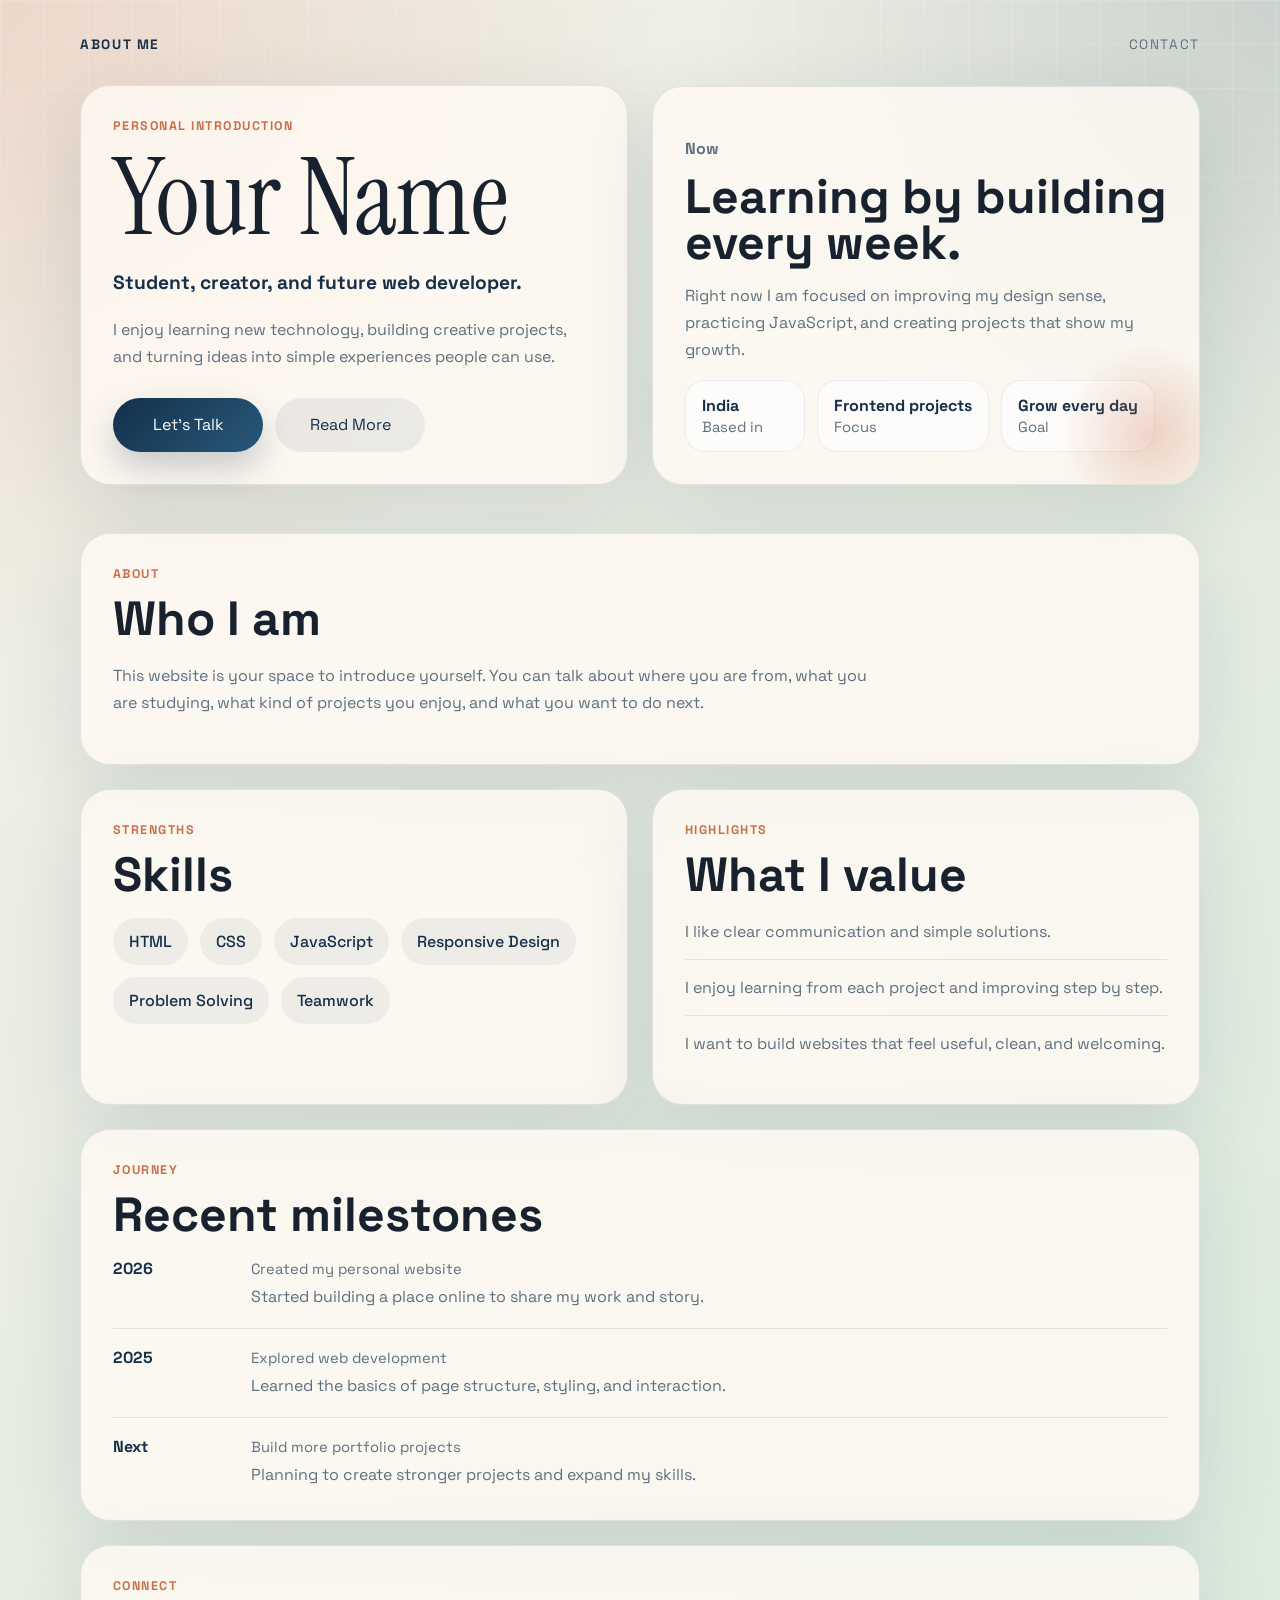
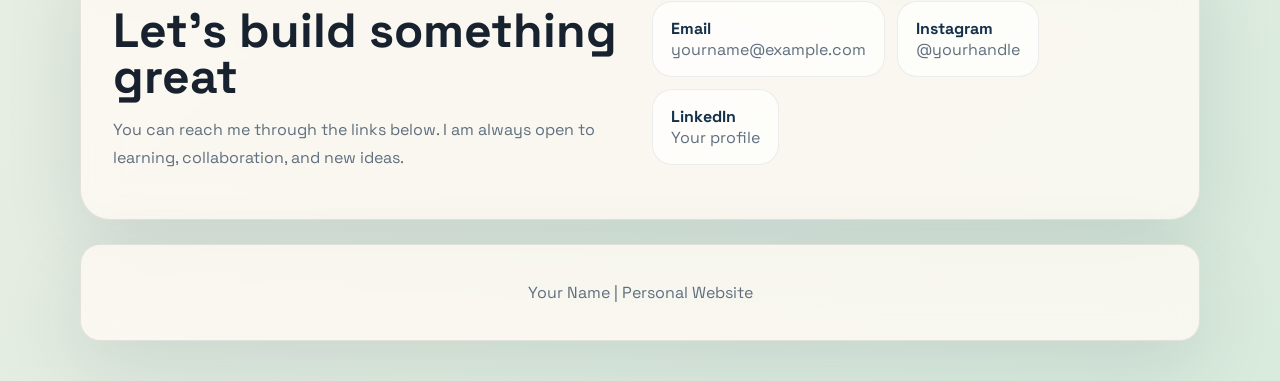
==== index.html @ bf842c14 "Add files via upload" ====
<!DOCTYPE html>
<html lang="en">
<head>
  <meta charset="UTF-8">
  <meta name="viewport" content="width=device-width, initial-scale=1.0">
  <title>About Me | Personal Website</title>
  <meta
    name="description"
    content="A personal website introducing who I am, what I do, and how to get in touch."
  >
  <link rel="preconnect" href="https://fonts.googleapis.com">
  <link rel="preconnect" href="https://fonts.gstatic.com" crossorigin>
  <link
    href="https://fonts.googleapis.com/css2?family=Space+Grotesk:wght@400;500;700&family=Instrument+Serif:ital@0;1&display=swap"
    rel="stylesheet"
  >
  <link rel="stylesheet" href="style.css">
  <link rel="manifest" href="manifest.json">
  <meta name="theme-color" content="#14304a">
</head>
<body>
  <div class="page-shell">
    <header class="hero">
      <nav class="topbar">
        <span class="brand">About Me</span>
        <a class="nav-link" href="#contact">Contact</a>
      </nav>

      <div class="hero-grid">
        <section class="hero-copy">
          <p class="eyebrow">Personal Introduction</p>
          <h1 id="heroName">Your Name</h1>
          <p class="hero-tagline" id="heroTagline">A short line about who you are.</p>
          <p class="hero-bio" id="heroBio">
            This site is a simple place to introduce yourself, your work, and your goals.
          </p>

          <div class="hero-actions">
            <a class="button button-primary" id="primaryLink" href="#contact">Let's Talk</a>
            <a class="button button-secondary" href="#about">Read More</a>
          </div>
        </section>

        <aside class="hero-card">
          <p class="card-label">Now</p>
          <h2 id="focusTitle">Building skills and meaningful projects.</h2>
          <p id="focusText">
            Add your current focus here so visitors quickly understand what you care about.
          </p>
          <div class="stat-list" id="quickFacts"></div>
        </aside>
      </div>
    </header>

    <main>
      <section class="panel" id="about">
        <div class="section-heading">
          <p class="eyebrow">About</p>
          <h2>Who I am</h2>
        </div>
        <p class="lead" id="aboutText">
          Replace this text with your story, interests, and the kind of work you enjoy.
        </p>
      </section>

      <section class="content-grid">
        <article class="panel">
          <div class="section-heading">
            <p class="eyebrow">Strengths</p>
            <h2>Skills</h2>
          </div>
          <div class="chip-wrap" id="skillsList"></div>
        </article>

        <article class="panel">
          <div class="section-heading">
            <p class="eyebrow">Highlights</p>
            <h2>What I value</h2>
          </div>
          <ul class="value-list" id="valuesList"></ul>
        </article>
      </section>

      <section class="panel">
        <div class="section-heading">
          <p class="eyebrow">Journey</p>
          <h2>Recent milestones</h2>
        </div>
        <div class="timeline" id="timeline"></div>
      </section>

      <section class="panel contact-panel" id="contact">
        <div>
          <p class="eyebrow">Connect</p>
          <h2>Let's build something great</h2>
          <p id="contactText">
            Add your email or social links here so people know how to reach you.
          </p>
        </div>
        <div class="contact-links" id="contactLinks"></div>
      </section>
    </main>

    <footer class="footer">
      <p id="footerText">Made with care.</p>
    </footer>
  </div>

  <script src="script.js"></script>
</body>
</html>
---- style.css ----
:root {
  --bg: #f4efe7;
  --bg-accent: #d9ebdd;
  --ink: #18222f;
  --muted: #5f6f7f;
  --panel: rgba(255, 250, 244, 0.8);
  --line: rgba(24, 34, 47, 0.1);
  --primary: #14304a;
  --secondary: #c96f4a;
  --shadow: 0 24px 80px rgba(20, 48, 74, 0.12);
}

* {
  box-sizing: border-box;
}

html {
  scroll-behavior: smooth;
}

body {
  margin: 0;
  min-height: 100vh;
  font-family: "Space Grotesk", sans-serif;
  color: var(--ink);
  background:
    radial-gradient(circle at top left, rgba(201, 111, 74, 0.18), transparent 28%),
    radial-gradient(circle at top right, rgba(20, 48, 74, 0.14), transparent 24%),
    linear-gradient(135deg, var(--bg), var(--bg-accent));
}

body::before {
  content: "";
  position: fixed;
  inset: 0;
  pointer-events: none;
  background-image:
    linear-gradient(rgba(255, 255, 255, 0.22) 1px, transparent 1px),
    linear-gradient(90deg, rgba(255, 255, 255, 0.22) 1px, transparent 1px);
  background-size: 44px 44px;
  mask-image: linear-gradient(to bottom, rgba(0, 0, 0, 0.7), transparent 85%);
}

.page-shell {
  width: min(1120px, calc(100% - 32px));
  margin: 0 auto;
  padding: 24px 0 40px;
}

.topbar,
.hero-grid,
.content-grid,
.contact-panel {
  display: grid;
  gap: 24px;
}

.topbar {
  grid-template-columns: 1fr auto;
  align-items: center;
  margin-bottom: 32px;
}

.brand,
.nav-link,
.eyebrow {
  letter-spacing: 0.12em;
  text-transform: uppercase;
}

.brand,
.nav-link {
  font-size: 0.85rem;
}

.brand {
  color: var(--primary);
  font-weight: 700;
}

.nav-link {
  color: var(--muted);
  text-decoration: none;
}

.hero {
  padding: 12px 0 24px;
}

.hero-grid,
.content-grid,
.contact-panel {
  grid-template-columns: repeat(2, minmax(0, 1fr));
}

.hero-copy,
.hero-card,
.panel,
.footer {
  backdrop-filter: blur(16px);
  background: var(--panel);
  border: 1px solid var(--line);
  box-shadow: var(--shadow);
}

.hero-copy,
.hero-card,
.panel {
  border-radius: 30px;
  padding: 32px;
}

.eyebrow {
  margin: 0 0 14px;
  font-size: 0.78rem;
  color: var(--secondary);
  font-weight: 700;
}

h1,
h2 {
  margin: 0;
  line-height: 0.96;
}

h1 {
  font-family: "Instrument Serif", serif;
  font-size: clamp(3.5rem, 9vw, 6.6rem);
  font-weight: 400;
}

h2 {
  font-size: clamp(2rem, 4vw, 3rem);
}

.hero-tagline,
.hero-bio,
.lead,
#contactText,
.timeline p,
.value-list li,
.hero-card p,
.footer,
.button,
.chip {
  font-size: 1rem;
  line-height: 1.7;
}

.hero-tagline {
  margin: 18px 0 10px;
  font-size: 1.2rem;
  color: var(--primary);
  font-weight: 700;
}

.hero-bio,
.lead,
#contactText,
.timeline p,
.value-list li,
.hero-card p,
.footer {
  color: var(--muted);
}

.hero-actions,
.chip-wrap,
.contact-links,
.stat-list {
  display: flex;
  flex-wrap: wrap;
  gap: 12px;
}

.hero-actions {
  margin-top: 28px;
}

.button {
  display: inline-flex;
  align-items: center;
  justify-content: center;
  min-width: 150px;
  padding: 13px 20px;
  border-radius: 999px;
  text-decoration: none;
  transition: transform 180ms ease, box-shadow 180ms ease, background 180ms ease;
}

.button:hover,
.button:focus-visible {
  transform: translateY(-2px);
}

.button-primary {
  color: #fff;
  background: linear-gradient(135deg, var(--primary), #28587b);
  box-shadow: 0 16px 32px rgba(20, 48, 74, 0.22);
}

.button-secondary {
  color: var(--primary);
  background: rgba(20, 48, 74, 0.07);
}

.hero-card {
  align-self: end;
  position: relative;
  overflow: hidden;
}

.hero-card::after {
  content: "";
  position: absolute;
  width: 180px;
  height: 180px;
  right: -40px;
  bottom: -40px;
  border-radius: 50%;
  background: radial-gradient(circle, rgba(201, 111, 74, 0.28), transparent 70%);
}

.card-label {
  margin-bottom: 12px;
  color: var(--secondary);
  font-weight: 700;
}

.stat {
  min-width: 120px;
  padding: 14px 16px;
  border-radius: 20px;
  background: rgba(255, 255, 255, 0.66);
  border: 1px solid rgba(20, 48, 74, 0.08);
}

.stat strong,
.timeline strong {
  display: block;
  color: var(--primary);
  font-size: 1rem;
}

.stat span,
.timeline span {
  color: var(--muted);
  font-size: 0.92rem;
}

.panel {
  margin-top: 24px;
}

.section-heading {
  margin-bottom: 20px;
}

.lead {
  max-width: 760px;
}

.chip {
  padding: 10px 16px;
  border-radius: 999px;
  background: rgba(20, 48, 74, 0.06);
  color: var(--primary);
  font-weight: 500;
}

.value-list,
.timeline {
  margin: 0;
  padding: 0;
}

.value-list {
  list-style: none;
}

.value-list li {
  padding: 14px 0;
  border-top: 1px solid var(--line);
}

.value-list li:first-child {
  padding-top: 0;
  border-top: 0;
}

.timeline {
  display: grid;
  gap: 18px;
}

.timeline-item {
  display: grid;
  grid-template-columns: 120px 1fr;
  gap: 18px;
  padding-top: 18px;
  border-top: 1px solid var(--line);
}

.timeline-item:first-child {
  padding-top: 0;
  border-top: 0;
}

.timeline p {
  margin: 4px 0 0;
}

.contact-panel {
  align-items: center;
}

.contact-link {
  display: block;
  padding: 16px 18px;
  border-radius: 20px;
  text-decoration: none;
  color: var(--primary);
  background: rgba(255, 255, 255, 0.7);
  border: 1px solid rgba(20, 48, 74, 0.08);
  transition: transform 180ms ease, background 180ms ease;
}

.contact-link:hover,
.contact-link:focus-visible {
  transform: translateY(-2px);
  background: white;
}

.contact-link strong,
.contact-link span {
  display: block;
}

.contact-link span {
  color: var(--muted);
}

.footer {
  margin-top: 24px;
  padding: 18px 22px;
  border-radius: 20px;
  text-align: center;
}

.reveal {
  opacity: 0;
  transform: translateY(18px);
  animation: rise 700ms ease forwards;
}

.delay-1 {
  animation-delay: 120ms;
}

.delay-2 {
  animation-delay: 240ms;
}

.delay-3 {
  animation-delay: 360ms;
}

@keyframes rise {
  to {
    opacity: 1;
    transform: translateY(0);
  }
}

@media (max-width: 840px) {
  .hero-grid,
  .content-grid,
  .contact-panel,
  .timeline-item {
    grid-template-columns: 1fr;
  }

  .hero-copy,
  .hero-card,
  .panel {
    padding: 24px;
  }

  .page-shell {
    width: min(100% - 20px, 1120px);
  }

  h1 {
    font-size: clamp(3rem, 15vw, 4.8rem);
  }
}
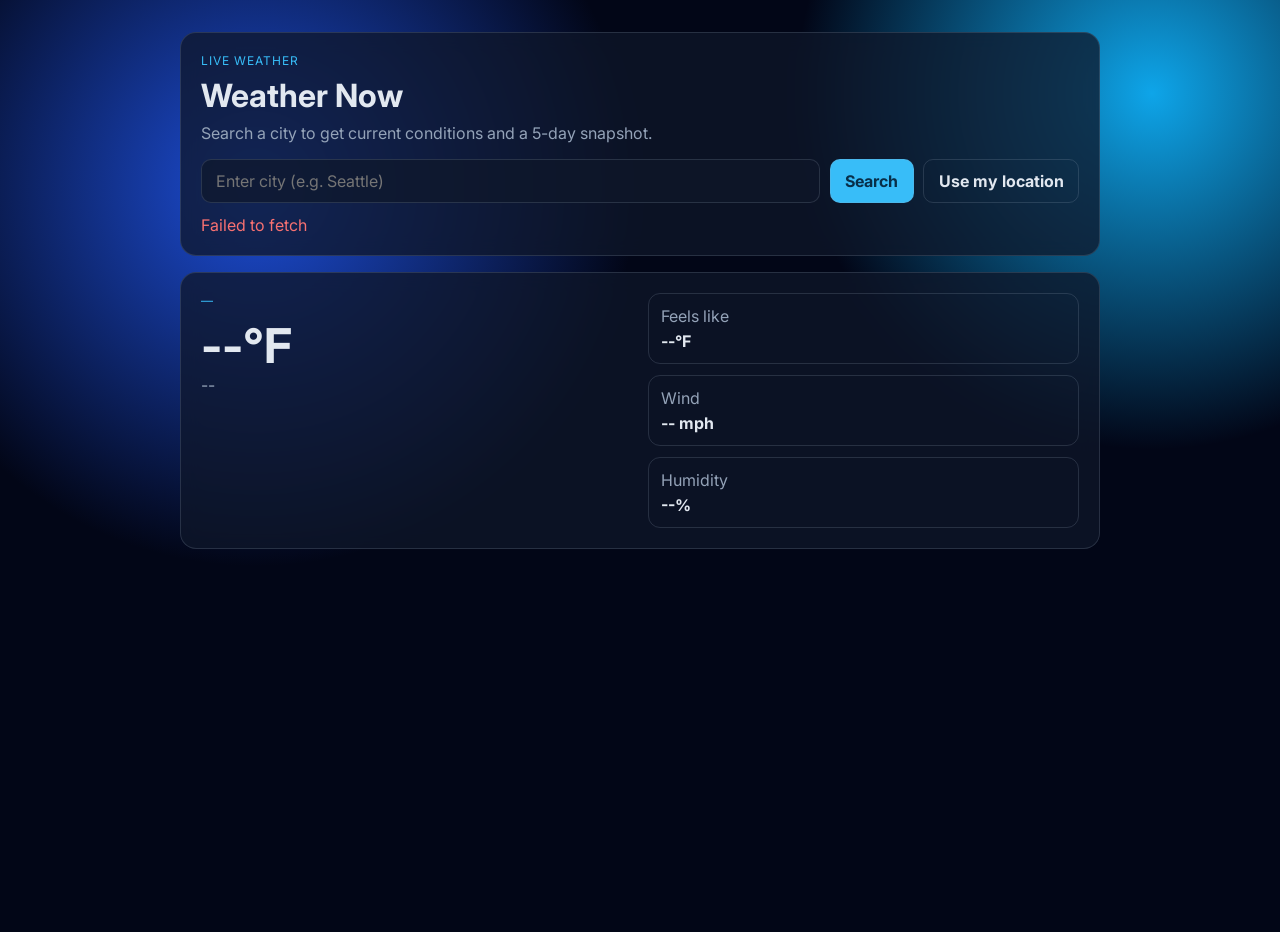
==== commit cc8f2e26: "Upgrade site into functional weather web app" ====
--- a/index.html
+++ b/index.html
@@ -3,110 +3,62 @@
 <head>
   <meta charset="UTF-8">
   <meta name="viewport" content="width=device-width, initial-scale=1.0">
-  <title>About Me | Personal Website</title>
-  <meta
-    name="description"
-    content="A personal website introducing who I am, what I do, and how to get in touch."
-  >
+  <title>Weather Now</title>
+  <meta name="description" content="Check current weather and a 5-day forecast for any city.">
   <link rel="preconnect" href="https://fonts.googleapis.com">
   <link rel="preconnect" href="https://fonts.gstatic.com" crossorigin>
-  <link
-    href="https://fonts.googleapis.com/css2?family=Space+Grotesk:wght@400;500;700&family=Instrument+Serif:ital@0;1&display=swap"
-    rel="stylesheet"
-  >
+  <link href="https://fonts.googleapis.com/css2?family=Inter:wght@400;600;700&display=swap" rel="stylesheet">
   <link rel="stylesheet" href="style.css">
   <link rel="manifest" href="manifest.json">
-  <meta name="theme-color" content="#14304a">
+  <meta name="theme-color" content="#0f172a">
 </head>
 <body>
-  <div class="page-shell">
-    <header class="hero">
-      <nav class="topbar">
-        <span class="brand">About Me</span>
-        <a class="nav-link" href="#contact">Contact</a>
-      </nav>
+  <main class="app-shell">
+    <header class="hero card">
+      <p class="kicker">Live weather</p>
+      <h1>Weather Now</h1>
+      <p class="subtitle">Search a city to get current conditions and a 5-day snapshot.</p>
 
-      <div class="hero-grid">
-        <section class="hero-copy">
-          <p class="eyebrow">Personal Introduction</p>
-          <h1 id="heroName">Your Name</h1>
-          <p class="hero-tagline" id="heroTagline">A short line about who you are.</p>
-          <p class="hero-bio" id="heroBio">
-            This site is a simple place to introduce yourself, your work, and your goals.
-          </p>
-
-          <div class="hero-actions">
-            <a class="button button-primary" id="primaryLink" href="#contact">Let's Talk</a>
-            <a class="button button-secondary" href="#about">Read More</a>
-          </div>
-        </section>
-
-        <aside class="hero-card">
-          <p class="card-label">Now</p>
-          <h2 id="focusTitle">Building skills and meaningful projects.</h2>
-          <p id="focusText">
-            Add your current focus here so visitors quickly understand what you care about.
-          </p>
-          <div class="stat-list" id="quickFacts"></div>
-        </aside>
-      </div>
+      <form id="searchForm" class="search-row" autocomplete="off">
+        <label for="cityInput" class="sr-only">City name</label>
+        <input id="cityInput" name="city" type="text" placeholder="Enter city (e.g. Seattle)">
+        <button type="submit">Search</button>
+        <button type="button" id="locationBtn" class="ghost">Use my location</button>
+      </form>
+      <p id="status" class="status" role="status" aria-live="polite"></p>
     </header>
 
-    <main>
-      <section class="panel" id="about">
-        <div class="section-heading">
-          <p class="eyebrow">About</p>
-          <h2>Who I am</h2>
-        </div>
-        <p class="lead" id="aboutText">
-          Replace this text with your story, interests, and the kind of work you enjoy.
-        </p>
-      </section>
+    <section class="current card" id="currentPanel" hidden>
+      <div>
+        <p class="kicker" id="locationName">—</p>
+        <h2 id="temp">--°F</h2>
+        <p id="condition">--</p>
+      </div>
+      <div class="meta-grid">
+        <article>
+          <p>Feels like</p>
+          <strong id="feelsLike">--°F</strong>
+        </article>
+        <article>
+          <p>Wind</p>
+          <strong id="wind">-- mph</strong>
+        </article>
+        <article>
+          <p>Humidity</p>
+          <strong id="humidity">--%</strong>
+        </article>
+      </div>
+    </section>
 
-      <section class="content-grid">
-        <article class="panel">
-          <div class="section-heading">
-            <p class="eyebrow">Strengths</p>
-            <h2>Skills</h2>
-          </div>
-          <div class="chip-wrap" id="skillsList"></div>
-        </article>
-
-        <article class="panel">
-          <div class="section-heading">
-            <p class="eyebrow">Highlights</p>
-            <h2>What I value</h2>
-          </div>
-          <ul class="value-list" id="valuesList"></ul>
-        </article>
-      </section>
-
-      <section class="panel">
-        <div class="section-heading">
-          <p class="eyebrow">Journey</p>
-          <h2>Recent milestones</h2>
-        </div>
-        <div class="timeline" id="timeline"></div>
-      </section>
-
-      <section class="panel contact-panel" id="contact">
-        <div>
-          <p class="eyebrow">Connect</p>
-          <h2>Let's build something great</h2>
-          <p id="contactText">
-            Add your email or social links here so people know how to reach you.
-          </p>
-        </div>
-        <div class="contact-links" id="contactLinks"></div>
-      </section>
-    </main>
-
-    <footer class="footer">
-      <p id="footerText">Made with care.</p>
-    </footer>
-  </div>
+    <section class="forecast card" id="forecastPanel" hidden>
+      <div class="panel-title">
+        <h3>5-day forecast</h3>
+        <p>Daily high / low + weather code</p>
+      </div>
+      <div id="forecastGrid" class="forecast-grid"></div>
+    </section>
+  </main>
 
   <script src="script.js"></script>
 </body>
 </html>
-
--- a/style.css
+++ b/style.css
@@ -1,397 +1,187 @@
 :root {
-  --bg: #f4efe7;
-  --bg-accent: #d9ebdd;
-  --ink: #18222f;
-  --muted: #5f6f7f;
-  --panel: rgba(255, 250, 244, 0.8);
-  --line: rgba(24, 34, 47, 0.1);
-  --primary: #14304a;
-  --secondary: #c96f4a;
-  --shadow: 0 24px 80px rgba(20, 48, 74, 0.12);
+  --bg: #020617;
+  --card: rgba(15, 23, 42, 0.75);
+  --line: rgba(148, 163, 184, 0.2);
+  --text: #e2e8f0;
+  --muted: #94a3b8;
+  --accent: #38bdf8;
+  --danger: #f87171;
 }
 
 * {
   box-sizing: border-box;
 }
 
-html {
-  scroll-behavior: smooth;
-}
-
 body {
   margin: 0;
   min-height: 100vh;
-  font-family: "Space Grotesk", sans-serif;
-  color: var(--ink);
-  background:
-    radial-gradient(circle at top left, rgba(201, 111, 74, 0.18), transparent 28%),
-    radial-gradient(circle at top right, rgba(20, 48, 74, 0.14), transparent 24%),
-    linear-gradient(135deg, var(--bg), var(--bg-accent));
+  font-family: Inter, sans-serif;
+  color: var(--text);
+  background: radial-gradient(circle at 20% 20%, #1d4ed8 0%, transparent 30%),
+    radial-gradient(circle at 90% 10%, #0ea5e9 0%, transparent 25%), var(--bg);
 }
 
-body::before {
-  content: "";
-  position: fixed;
-  inset: 0;
-  pointer-events: none;
-  background-image:
-    linear-gradient(rgba(255, 255, 255, 0.22) 1px, transparent 1px),
-    linear-gradient(90deg, rgba(255, 255, 255, 0.22) 1px, transparent 1px);
-  background-size: 44px 44px;
-  mask-image: linear-gradient(to bottom, rgba(0, 0, 0, 0.7), transparent 85%);
+.app-shell {
+  width: min(920px, calc(100% - 2rem));
+  margin: 2rem auto;
+  display: grid;
+  gap: 1rem;
 }
 
-.page-shell {
-  width: min(1120px, calc(100% - 32px));
-  margin: 0 auto;
-  padding: 24px 0 40px;
+.card {
+  background: var(--card);
+  border: 1px solid var(--line);
+  border-radius: 16px;
+  padding: 1.25rem;
+  backdrop-filter: blur(10px);
 }
 
-.topbar,
-.hero-grid,
-.content-grid,
-.contact-panel {
-  display: grid;
-  gap: 24px;
+.kicker {
+  color: var(--accent);
+  text-transform: uppercase;
+  letter-spacing: 0.08em;
+  font-size: 0.75rem;
+  margin: 0 0 0.5rem;
 }
 
-.topbar {
-  grid-template-columns: 1fr auto;
-  align-items: center;
-  margin-bottom: 32px;
+h1,
+h2,
+h3,
+p {
+  margin: 0;
 }
 
-.brand,
-.nav-link,
-.eyebrow {
-  letter-spacing: 0.12em;
-  text-transform: uppercase;
+.subtitle {
+  margin-top: 0.5rem;
+  color: var(--muted);
 }
 
-.brand,
-.nav-link {
+.search-row {
+  margin-top: 1rem;
+  display: grid;
+  gap: 0.6rem;
+  grid-template-columns: 1fr auto auto;
+}
+
+input,
+button {
+  border-radius: 10px;
+  border: 1px solid var(--line);
+  padding: 0.7rem 0.9rem;
+  font: inherit;
+}
+
+input {
+  background: rgba(15, 23, 42, 0.7);
+  color: var(--text);
+}
+
+button {
+  background: var(--accent);
+  color: #082f49;
+  font-weight: 700;
+  cursor: pointer;
+}
+
+button.ghost {
+  background: transparent;
+  color: var(--text);
+}
+
+.status {
+  min-height: 1.2rem;
+  margin-top: 0.75rem;
+  color: var(--muted);
+}
+
+.status.error {
+  color: var(--danger);
+}
+
+.current {
+  display: grid;
+  grid-template-columns: 1fr 1fr;
+  gap: 1rem;
+}
+
+#temp {
+  font-size: 3rem;
+  margin-top: 0.3rem;
+}
+
+#condition {
+  color: var(--muted);
+}
+
+.meta-grid {
+  display: grid;
+  gap: 0.7rem;
+}
+
+.meta-grid article {
+  border: 1px solid var(--line);
+  border-radius: 12px;
+  padding: 0.75rem;
+}
+
+.meta-grid p {
+  color: var(--muted);
+  margin-bottom: 0.3rem;
+}
+
+.panel-title {
+  display: flex;
+  align-items: baseline;
+  justify-content: space-between;
+  margin-bottom: 0.8rem;
+}
+
+.panel-title p {
+  color: var(--muted);
+  font-size: 0.9rem;
+}
+
+.forecast-grid {
+  display: grid;
+  grid-template-columns: repeat(5, minmax(0, 1fr));
+  gap: 0.6rem;
+}
+
+.forecast-item {
+  border: 1px solid var(--line);
+  border-radius: 12px;
+  padding: 0.7rem;
+  display: grid;
+  gap: 0.35rem;
+}
+
+.forecast-item p {
+  color: var(--muted);
+}
+
+.forecast-item span {
+  color: var(--accent);
   font-size: 0.85rem;
 }
 
-.brand {
-  color: var(--primary);
-  font-weight: 700;
+.sr-only {
+  position: absolute;
+  width: 1px;
+  height: 1px;
+  padding: 0;
+  margin: -1px;
+  overflow: hidden;
+  clip: rect(0, 0, 0, 0);
+  border: 0;
 }
 
-.nav-link {
-  color: var(--muted);
-  text-decoration: none;
-}
-
-.hero {
-  padding: 12px 0 24px;
-}
-
-.hero-grid,
-.content-grid,
-.contact-panel {
-  grid-template-columns: repeat(2, minmax(0, 1fr));
-}
-
-.hero-copy,
-.hero-card,
-.panel,
-.footer {
-  backdrop-filter: blur(16px);
-  background: var(--panel);
-  border: 1px solid var(--line);
-  box-shadow: var(--shadow);
-}
-
-.hero-copy,
-.hero-card,
-.panel {
-  border-radius: 30px;
-  padding: 32px;
-}
-
-.eyebrow {
-  margin: 0 0 14px;
-  font-size: 0.78rem;
-  color: var(--secondary);
-  font-weight: 700;
-}
-
-h1,
-h2 {
-  margin: 0;
-  line-height: 0.96;
-}
-
-h1 {
-  font-family: "Instrument Serif", serif;
-  font-size: clamp(3.5rem, 9vw, 6.6rem);
-  font-weight: 400;
-}
-
-h2 {
-  font-size: clamp(2rem, 4vw, 3rem);
-}
-
-.hero-tagline,
-.hero-bio,
-.lead,
-#contactText,
-.timeline p,
-.value-list li,
-.hero-card p,
-.footer,
-.button,
-.chip {
-  font-size: 1rem;
-  line-height: 1.7;
-}
-
-.hero-tagline {
-  margin: 18px 0 10px;
-  font-size: 1.2rem;
-  color: var(--primary);
-  font-weight: 700;
-}
-
-.hero-bio,
-.lead,
-#contactText,
-.timeline p,
-.value-list li,
-.hero-card p,
-.footer {
-  color: var(--muted);
-}
-
-.hero-actions,
-.chip-wrap,
-.contact-links,
-.stat-list {
-  display: flex;
-  flex-wrap: wrap;
-  gap: 12px;
-}
-
-.hero-actions {
-  margin-top: 28px;
-}
-
-.button {
-  display: inline-flex;
-  align-items: center;
-  justify-content: center;
-  min-width: 150px;
-  padding: 13px 20px;
-  border-radius: 999px;
-  text-decoration: none;
-  transition: transform 180ms ease, box-shadow 180ms ease, background 180ms ease;
-}
-
-.button:hover,
-.button:focus-visible {
-  transform: translateY(-2px);
-}
-
-.button-primary {
-  color: #fff;
-  background: linear-gradient(135deg, var(--primary), #28587b);
-  box-shadow: 0 16px 32px rgba(20, 48, 74, 0.22);
-}
-
-.button-secondary {
-  color: var(--primary);
-  background: rgba(20, 48, 74, 0.07);
-}
-
-.hero-card {
-  align-self: end;
-  position: relative;
-  overflow: hidden;
-}
-
-.hero-card::after {
-  content: "";
-  position: absolute;
-  width: 180px;
-  height: 180px;
-  right: -40px;
-  bottom: -40px;
-  border-radius: 50%;
-  background: radial-gradient(circle, rgba(201, 111, 74, 0.28), transparent 70%);
-}
-
-.card-label {
-  margin-bottom: 12px;
-  color: var(--secondary);
-  font-weight: 700;
-}
-
-.stat {
-  min-width: 120px;
-  padding: 14px 16px;
-  border-radius: 20px;
-  background: rgba(255, 255, 255, 0.66);
-  border: 1px solid rgba(20, 48, 74, 0.08);
-}
-
-.stat strong,
-.timeline strong {
-  display: block;
-  color: var(--primary);
-  font-size: 1rem;
-}
-
-.stat span,
-.timeline span {
-  color: var(--muted);
-  font-size: 0.92rem;
-}
-
-.panel {
-  margin-top: 24px;
-}
-
-.section-heading {
-  margin-bottom: 20px;
-}
-
-.lead {
-  max-width: 760px;
-}
-
-.chip {
-  padding: 10px 16px;
-  border-radius: 999px;
-  background: rgba(20, 48, 74, 0.06);
-  color: var(--primary);
-  font-weight: 500;
-}
-
-.value-list,
-.timeline {
-  margin: 0;
-  padding: 0;
-}
-
-.value-list {
-  list-style: none;
-}
-
-.value-list li {
-  padding: 14px 0;
-  border-top: 1px solid var(--line);
-}
-
-.value-list li:first-child {
-  padding-top: 0;
-  border-top: 0;
-}
-
-.timeline {
-  display: grid;
-  gap: 18px;
-}
-
-.timeline-item {
-  display: grid;
-  grid-template-columns: 120px 1fr;
-  gap: 18px;
-  padding-top: 18px;
-  border-top: 1px solid var(--line);
-}
-
-.timeline-item:first-child {
-  padding-top: 0;
-  border-top: 0;
-}
-
-.timeline p {
-  margin: 4px 0 0;
-}
-
-.contact-panel {
-  align-items: center;
-}
-
-.contact-link {
-  display: block;
-  padding: 16px 18px;
-  border-radius: 20px;
-  text-decoration: none;
-  color: var(--primary);
-  background: rgba(255, 255, 255, 0.7);
-  border: 1px solid rgba(20, 48, 74, 0.08);
-  transition: transform 180ms ease, background 180ms ease;
-}
-
-.contact-link:hover,
-.contact-link:focus-visible {
-  transform: translateY(-2px);
-  background: white;
-}
-
-.contact-link strong,
-.contact-link span {
-  display: block;
-}
-
-.contact-link span {
-  color: var(--muted);
-}
-
-.footer {
-  margin-top: 24px;
-  padding: 18px 22px;
-  border-radius: 20px;
-  text-align: center;
-}
-
-.reveal {
-  opacity: 0;
-  transform: translateY(18px);
-  animation: rise 700ms ease forwards;
-}
-
-.delay-1 {
-  animation-delay: 120ms;
-}
-
-.delay-2 {
-  animation-delay: 240ms;
-}
-
-.delay-3 {
-  animation-delay: 360ms;
-}
-
-@keyframes rise {
-  to {
-    opacity: 1;
-    transform: translateY(0);
-  }
-}
-
-@media (max-width: 840px) {
-  .hero-grid,
-  .content-grid,
-  .contact-panel,
-  .timeline-item {
+@media (max-width: 760px) {
+  .search-row {
     grid-template-columns: 1fr;
   }
 
-  .hero-copy,
-  .hero-card,
-  .panel {
-    padding: 24px;
-  }
-
-  .page-shell {
-    width: min(100% - 20px, 1120px);
-  }
-
-  h1 {
-    font-size: clamp(3rem, 15vw, 4.8rem);
+  .current,
+  .forecast-grid {
+    grid-template-columns: 1fr;
   }
 }
-
